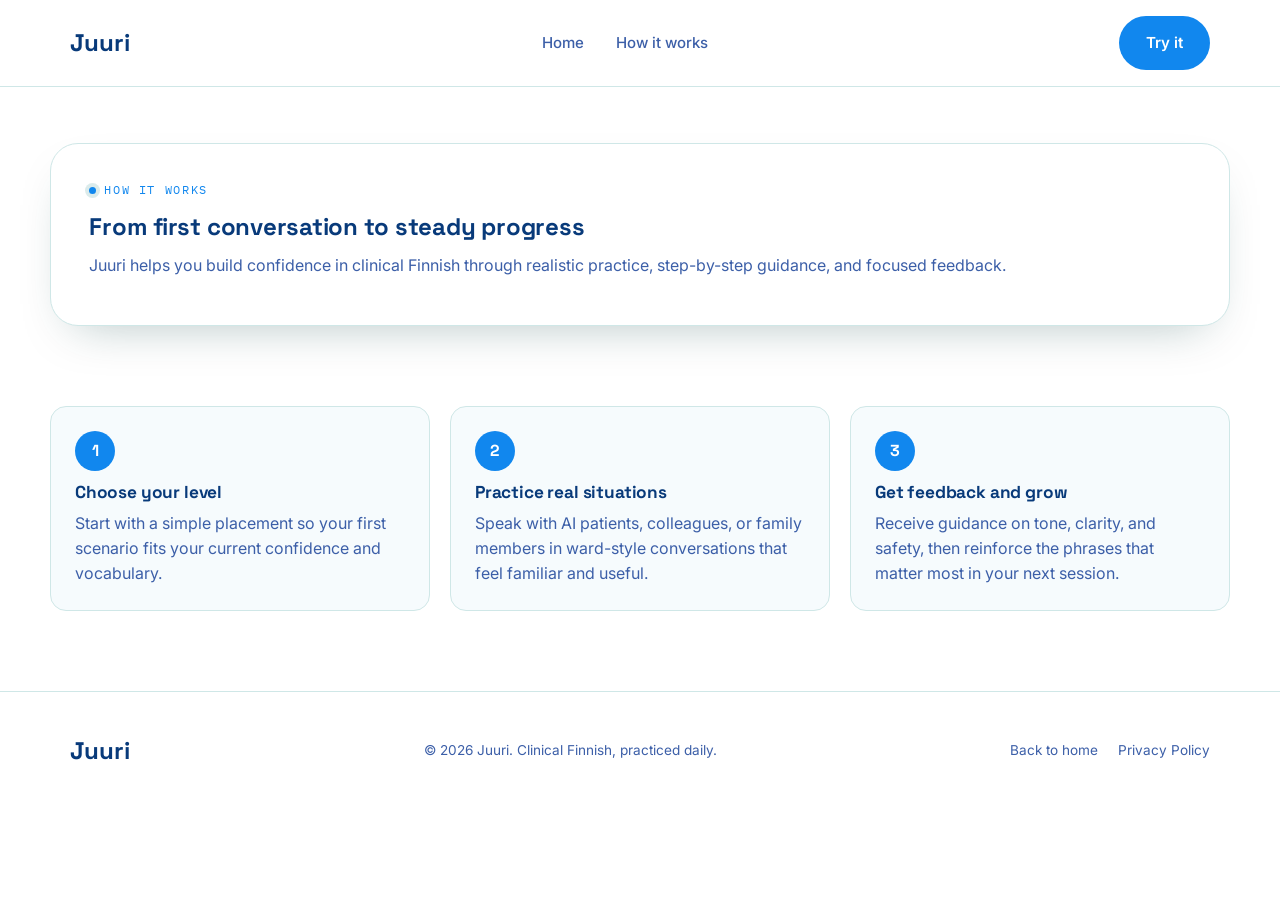
==== how-it-works.html @ f385f3e2 "hello" ====
<!DOCTYPE html>
<html lang="en">
<head>
  <meta charset="UTF-8">
  <meta name="viewport" content="width=device-width, initial-scale=1.0">
  <title>How it works — Juuri</title>
  <link rel="preconnect" href="https://fonts.googleapis.com">
  <link href="https://fonts.googleapis.com/css2?family=Space+Grotesk:wght@500;600;700&family=Inter:wght@400;500;600;700&family=IBM+Plex+Mono:wght@500;600&display=swap" rel="stylesheet">
  <link rel="stylesheet" href="styles.css">
</head>
<body>
  <a href="#main" class="skip-link">Skip to content</a>

  <header>
    <nav class="nav container">
      <a href="index.html" class="logo">Juuri</a>
      <div class="nav-links">
        <a href="index.html#features">Home</a>
        <a href="how-it-works.html">How it works</a>
      </div>
      <a href="index.html#contact" class="btn btn-primary nav-cta">Try it</a>
    </nav>
  </header>

  <main id="main">
    <section class="page-hero container">
      <div class="page-card">
        <span class="eyebrow">How it works</span>
        <h1>From first conversation to steady progress</h1>
        <p>Juuri helps you build confidence in clinical Finnish through realistic practice, step-by-step guidance, and focused feedback.</p>
      </div>
    </section>

    <section class="page-section container">
      <div class="page-grid">
        <article class="page-step">
          <div class="step-number">1</div>
          <h3>Choose your level</h3>
          <p>Start with a simple placement so your first scenario fits your current confidence and vocabulary.</p>
        </article>
        <article class="page-step">
          <div class="step-number">2</div>
          <h3>Practice real situations</h3>
          <p>Speak with AI patients, colleagues, or family members in ward-style conversations that feel familiar and useful.</p>
        </article>
        <article class="page-step">
          <div class="step-number">3</div>
          <h3>Get feedback and grow</h3>
          <p>Receive guidance on tone, clarity, and safety, then reinforce the phrases that matter most in your next session.</p>
        </article>
      </div>
    </section>
  </main>

  <footer>
    <div class="container footer-row">
      <div class="logo" style="font-size:1.5rem;">Juuri</div>
      <span>© 2026 Juuri. Clinical Finnish, practiced daily.</span>
      <div class="footer-links">
        <a href="index.html">Back to home</a>
        <a href="privacy.html">Privacy Policy</a>
      </div>
    </div>
  </footer>

  <script src="script.js"></script>
</body>
</html>
---- styles.css ----
/* ============ TOKENS ============ */
:root{
  --white:#ffffff;
  --pale:#f6fbfd;
  --bg-blue:#e7f4fa;
  --bg-blue-deep:#d8edf5;
  --line:#cfe7e7;
  --teal:#1187EE;
  --teal-dark:#0A5FCC;
  --teal-deepest:#083A7A;
  --ink:#0B2F66;
  --ink-soft:#3C5FA8;
  --pulse:#e8a33d; /* single sparing highlight, used only in EKG dot */
  --radius-sm:10px;
  --radius-md:16px;
  --radius-lg:28px;
  --shadow:0 20px 50px -25px rgba(10,60,60,.35);
  --display:'Space Grotesk',sans-serif;
  --body:'Inter',sans-serif;
  --mono:'IBM Plex Mono',monospace;
  --maxw:1180px;
}

*{box-sizing:border-box;}
html{scroll-behavior:smooth;}
@media (prefers-reduced-motion: reduce){
  html{scroll-behavior:auto;}
  *{animation-duration:.001ms !important; animation-iteration-count:1 !important; transition-duration:.001ms !important;}
}
body{
  margin:0;
  font-family:var(--body);
  color:var(--ink);
  background:var(--white);
  -webkit-font-smoothing:antialiased;
  line-height:1.55;
}
h1,h2,h3,h4{
  font-family:var(--display);
  color:var(--teal-deepest);
  margin:0 0 .5em;
  line-height:1.15;
  letter-spacing:-.01em;
}

p{margin:0 0 1em;color:var(--ink-soft);}
a{color:inherit;}
img,svg{max-width:100%;display:block;}
.container{max-width:var(--maxw); margin:0 auto; padding:0 20px;}
.eyebrow{
  font-family:var(--mono);
  font-size:.72rem;
  letter-spacing:.14em;
  text-transform:uppercase;
  color:var(--teal);
  display:inline-flex;
  align-items:center;
  gap:8px;
  margin-bottom:14px;
}
.eyebrow::before{
  content:"";
  width:7px;height:7px;border-radius:50%;
  background:var(--teal);
  box-shadow:0 0 0 4px rgba(14,124,122,.15);
}
.btn{
  display:inline-flex;
  align-items:center;
  justify-content:center;
  gap:8px;
  padding:14px 26px;
  border-radius:999px;
  font-family:var(--body);
  font-weight:600;
  font-size:.95rem;
  text-decoration:none;
  border:1.5px solid transparent;
  cursor:pointer;
  transition:transform .18s ease, box-shadow .18s ease, background .18s ease, color .18s ease;
}
.btn-primary{background:var(--teal); color:var(--white);}
.btn-primary:hover{background:var(--teal-dark); transform:translateY(-2px); box-shadow:0 12px 24px -10px rgba(10,92,91,.55);}
.btn-ghost{background:transparent; color:var(--teal-dark); border-color:var(--line); }
.btn-ghost:hover{background:var(--bg-blue); transform:translateY(-2px);}
.btn-row{display:flex; flex-wrap:wrap; gap:14px;}

section{padding:88px 0;}
.section-head{max-width:640px; margin-bottom:52px;}
.section-head.center{margin-left:auto; margin-right:auto; text-align:center;}
.policy-page{padding:56px 0 80px;}
.policy-card{background:var(--white); border:1px solid var(--line); border-radius:var(--radius-lg); padding:32px clamp(20px,3vw,40px); box-shadow:var(--shadow);}
.policy-intro{max-width:720px; margin-bottom:24px;}
.policy-content h2{font-size:1.3rem; margin-top:24px; margin-bottom:10px;}
.policy-content h3{font-size:1.02rem; margin-top:18px; margin-bottom:8px;}
.policy-content ul{padding-left:20px; color:var(--ink-soft); margin:0 0 1em;}
.policy-content a{color:var(--teal-dark); text-decoration:none;}

.page-section{padding:56px 0 80px;}
.page-hero{padding:56px 0 24px;}
.page-card{background:var(--white); border:1px solid var(--line); border-radius:var(--radius-lg); padding:32px clamp(20px,3vw,40px); box-shadow:var(--shadow);}
.page-grid{display:grid; gap:20px; grid-template-columns:1fr;}
.page-step{background:var(--pale); border:1px solid var(--line); border-radius:var(--radius-md); padding:24px;}
.page-step h3{margin-bottom:8px; font-size:1.08rem;}
.page-step p{margin-bottom:0;}
.page-step .step-number{display:inline-flex; align-items:center; justify-content:center; width:40px; height:40px; border-radius:50%; background:var(--teal); color:var(--white); font-family:var(--display); font-weight:700; margin-bottom:12px;}
@media (min-width:760px){.page-grid{grid-template-columns:repeat(3, 1fr);}}

/* ============ how it works ============ */
.section-head h2{font-size:clamp(1.6rem, 2.8vw, 2.2rem);}
.section-head p{max-width:60ch;}
/* ============ end ============ */


  /* HOW IT WORKS */
  .how-track{display:grid; grid-template-columns:repeat(3,1fr); gap:0;}
  .how-step{padding:0 28px 0 0;}
  .how-step:not(:last-child){border-right:1px solid var(--line); margin-right:28px;}
  .step-index{
    display:inline-flex; align-items:center; justify-content:center;
    width:44px; height:44px; border-radius:50%;
    background:var(--teal); color:var(--white);
    font-family:var(--display); font-weight:700; font-size:.9rem;
  }
  .how-step h3{font-size:1.15rem; margin-top:16px;}
  .how-step p{color:var(--ink-soft); font-size:.95rem; margin-top:10px;}
  @media (max-width:860px){
    .how-track{grid-template-columns:1fr; gap:32px;}
    .how-step:not(:last-child){border-right:none; margin-right:0; padding-bottom:28px; border-bottom:1px solid var(--line);}
  }

/* divider: EKG-style hairline instead of a plain rule */
.ekg-divider{width:100%; height:26px; opacity:.55;}

/* ============ REVEAL ANIMATION ============ */
.reveal{opacity:0; transform:translateY(22px); transition:opacity .7s ease, transform .7s ease;}
.reveal.is-visible{opacity:1; transform:translateY(0);}

/* ============ NAV ============ */
header{
  position:sticky; top:0; z-index:50;
  background:rgba(255,255,255,.86);
  backdrop-filter:blur(10px);
  border-bottom:1px solid var(--line);
}
.nav{display:flex; align-items:center; justify-content:space-between; padding:16px 20px;}
.logo{display:flex; align-items:center; gap:10px; font-family:var(--display); font-weight:700; font-size:1.5rem; color:var(--teal-deepest); text-decoration:none;}
.logo-mark{width:30px;height:30px;flex-shrink:0;}
.nav-links{display:none; gap:32px; font-weight:500; font-size:.94rem;}
.nav-links a{text-decoration:none; color:var(--ink-soft); transition:color .15s;}
.nav-links a:hover{color:var(--teal-dark);}
.nav-cta{display:none;}
.nav-toggle{display:flex; background:none; border:none; cursor:pointer; padding:8px;}
.nav-toggle svg{width:24px;height:24px;}
.mobile-menu{
  display:none;
  flex-direction:column;
  gap:2px;
  padding:8px 20px 20px;
  border-top:1px solid var(--line);
  background:var(--white);
}
.mobile-menu.open{display:flex;}
.mobile-menu a{padding:12px 4px; text-decoration:none; color:var(--ink-soft); font-weight:500; border-bottom:1px solid var(--pale);}
.mobile-menu .btn{margin-top:12px;}

@media (min-width:900px){
  .nav-links{display:flex;}
  .nav-cta{display:inline-flex;}
  .nav-toggle{display:none;}
}

/* ============ HERO ============ */
.hero{
  padding:72px 0 56px;
  background:
    radial-gradient(1100px 500px at 85% -10%, var(--bg-blue-deep), transparent 60%),
    linear-gradient(180deg, var(--white), var(--pale));
  overflow:hidden;
}
.hero-grid {
  display:grid;
  grid-template-columns:1.1fr .9fr;
  gap:40px;
  align-items:center;
}
.hero-title{margin-bottom:16px;}

.hero h1{font-size:clamp(2.1rem, 4.6vw, 3.2rem); max-width:15ch;}
.hero .lede{font-size:1.08rem; max-width:46ch;}
.hero-cta-wrap, .hero-ctas{margin-top:32px;}
.hero-meta{display:flex; gap:24px; margin-top:34px; flex-wrap:wrap;}
.hero-meta div{font-family:var(--mono); font-size:.78rem; color:var(--ink-soft);}
.hero-meta strong{display:block; font-family:var(--display); font-size:1.4rem; color:var(--teal-deepest);}

.hero-image{position:relative; width:100%; max-width:640px; margin:0 auto;}

.hero-visual{position:relative; display:flex; justify-content:center;}
.ekg-strip{
  position:absolute; top:-18px; left:0; width:100%; height:60px; opacity:.9;
}
.phone-stack{position:relative; width:100%; max-width:320px;}
.phone{
  position:relative;
  border-radius:34px;
  background:var(--white);
  box-shadow:var(--shadow);
  border:1px solid var(--line);
  overflow:hidden;
}
.phone-front{width:72%; margin:0 auto;}
.phone-behind{
  position:absolute; top:28px; right:-5%; width:44%;
  opacity:.9; transform:rotate(6deg);
  z-index:-1;
}

@media (max-width:900px){
  .hero-grid{grid-template-columns:1fr;}
  .phone-stack{max-width:280px; margin:0 auto;}
}

/* ============ FEATURES ============ */
.features-grid{
  display:grid;
  grid-template-columns:1fr;
  gap:20px;
}
.feature-card{
  background:var(--white);
  border:1px solid var(--line);
  border-radius:var(--radius-md);
  padding:30px 26px;
  transition:transform .25s ease, box-shadow .25s ease, border-color .25s ease;
}
.feature-card:hover{transform:translateY(-6px); box-shadow:var(--shadow); border-color:transparent;}
.feature-icon{
  width:48px; height:48px; border-radius:12px;
  background:var(--bg-blue);
  display:flex; align-items:center; justify-content:center;
  margin-bottom:18px;
}
.feature-icon svg{width:24px;height:24px; stroke:var(--teal-dark);}
.feature-card h3{font-size:1.1rem; margin-bottom:8px;}
.feature-card p{font-size:.94rem; margin-bottom:0;}
.feature-tag{
  font-family:var(--mono); font-size:.68rem; letter-spacing:.08em;
  color:var(--teal); text-transform:uppercase; margin-top:14px; display:block;
}

@media (min-width:700px){
  .features-grid{grid-template-columns:1fr 1fr;}
}

/* ============ HOW IT WORKS ============ */
.steps{
  display:grid;
  grid-template-columns:repeat(3, minmax(0, 1fr));
  gap:0;
  position:relative;
}
.step{
  padding:0 28px 0 0;
  min-height:100%;
}
.step:not(:last-child){
  border-right:1px solid var(--line);
  margin-right:28px;
}
.step-index{
  display:inline-flex;
  align-items:center;
  justify-content:center;
  width:44px;
  height:44px;
  border-radius:50%;
  background:var(--teal);
  color:var(--white);
  font-family:var(--display);
  font-weight:700;
  font-size:.9rem;
}
.step-body h3{font-size:1.15rem; margin-top:16px;}
.step-body p{margin:10px 0 0; max-width:56ch; color:var(--ink-soft); font-size:.95rem;}
.step-visual{
  margin-top:16px;
  border-radius:var(--radius-sm);
  border:1px solid var(--line);
  background:var(--white);
  padding:14px 16px;
  font-family:var(--mono);
  font-size:.82rem;
  color:var(--teal-deepest);
}

@media (max-width:860px){
  .steps{grid-template-columns:1fr; gap:32px;}
  .step{padding:0;}
  .step:not(:last-child){border-right:none; margin-right:0; padding-bottom:28px; border-bottom:1px solid var(--line);}
}

/* ============ AUDIENCE ============ */
.audience-grid{
  display:grid; grid-template-columns:1fr; gap:20px;
}
.audience-card{
  background:linear-gradient(180deg, var(--white), var(--pale));
  border:1px solid var(--line);
  border-radius:var(--radius-md);
  padding:28px;
  position:relative;
}
.audience-card .chart-tab{
  position:absolute; top:0; left:28px; transform:translateY(-50%);
  background:var(--teal); color:var(--white);
  font-family:var(--mono); font-size:.68rem; letter-spacing:.06em;
  padding:5px 12px; border-radius:999px;
}
.audience-card h3{font-size:1.08rem; margin-top:10px;}
@media (min-width:760px){
  .audience-grid{grid-template-columns:repeat(3,1fr);}
}

/* ============ TESTIMONIALS ============ */
.testi-grid{display:grid; grid-template-columns:1fr; gap:18px;}
.testi-card{
  background:var(--white);
  border:1px solid var(--line);
  border-left:4px solid var(--teal);
  border-radius:var(--radius-sm);
  padding:24px 24px 20px;
}
.testi-quote{font-size:1.02rem; color:var(--ink); font-style:normal;}
.testi-name{font-family:var(--mono); font-size:.78rem; color:var(--teal-dark); display:block; margin-top:14px;}
@media (min-width:760px){
  .testi-grid{grid-template-columns:repeat(3,1fr);}
}

/* ============ CONTACT ============ */
.contact-wrap{
  background:var(--teal-deepest);
  border-radius:var(--radius-lg);
  padding:48px 26px;
  color:var(--white);
  position:relative;
  overflow:hidden;
}
.contact-wrap::before{
  content:"";
  position:absolute; inset:0;
  background:radial-gradient(700px 260px at 90% 0%, rgba(232,163,61,.06), transparent 60%);
  pointer-events:none;
}
.contact-grid{display:grid; grid-template-columns:1fr; gap:36px; position:relative;}
.contact-wrap h2{color:var(--white);}
.contact-wrap p{color:#bfe0dd;}
.field{margin-bottom:16px;}
.field label{
  display:block; font-family:var(--mono); font-size:.72rem; letter-spacing:.06em;
  text-transform:uppercase; color:#9fd2ce; margin-bottom:6px;
}
.field input, .field textarea{
  width:100%; padding:13px 14px; border-radius:10px;
  border:1px solid rgba(255,255,255,.18);
  background:rgba(255,255,255,.06);
  color:var(--white);
  font-family:var(--body); font-size:.95rem;
}
.field input::placeholder, .field textarea::placeholder{color:#7fb8b4;}
.field input:focus, .field textarea:focus{
  outline:2px solid var(--pulse); outline-offset:1px;
  background:rgba(255,255,255,.1);
}
.field textarea{resize:vertical; min-height:110px;}
.form-note{font-size:.82rem; color:#8fc4c0; margin-top:14px;}
.form-success{
  display:none; align-items:center; gap:10px;
  background:rgba(255,255,255,.08); border:1px solid rgba(255,255,255,.2);
  padding:14px 16px; border-radius:10px; font-size:.9rem; margin-top:14px;
}
.form-success.show{display:flex;}

@media (min-width:800px){
  .contact-grid{grid-template-columns:1fr 1.1fr;}
}

/* ============ FOOTER ============ */
footer{
  padding:40px 0 60px;
  border-top:1px solid var(--line);
}
.footer-row{
  display:flex; flex-direction:column; gap:18px;
  font-size:.85rem; color:var(--ink-soft);
}
@media (min-width:700px){
  .footer-row{flex-direction:row; justify-content:space-between; align-items:center;}
}
.footer-links{display:flex; gap:20px; flex-wrap:wrap;}
.footer-links a{text-decoration:none; color:var(--ink-soft);}
.footer-links a:hover{color:var(--teal-dark);}

/* ============ MISC ============ */
.pill{
  display:inline-block; background:var(--bg-blue); color:var(--teal-dark);
  font-family:var(--mono); font-size:.7rem; padding:4px 10px; border-radius:999px; margin-bottom:10px;
}
.skip-link{
  position:absolute; left:-999px; top:0; background:var(--teal); color:#fff; padding:10px 16px; z-index:100;
}
.skip-link:focus{left:12px; top:12px;}
:focus-visible{outline:2px solid var(--teal); outline-offset:2px;}
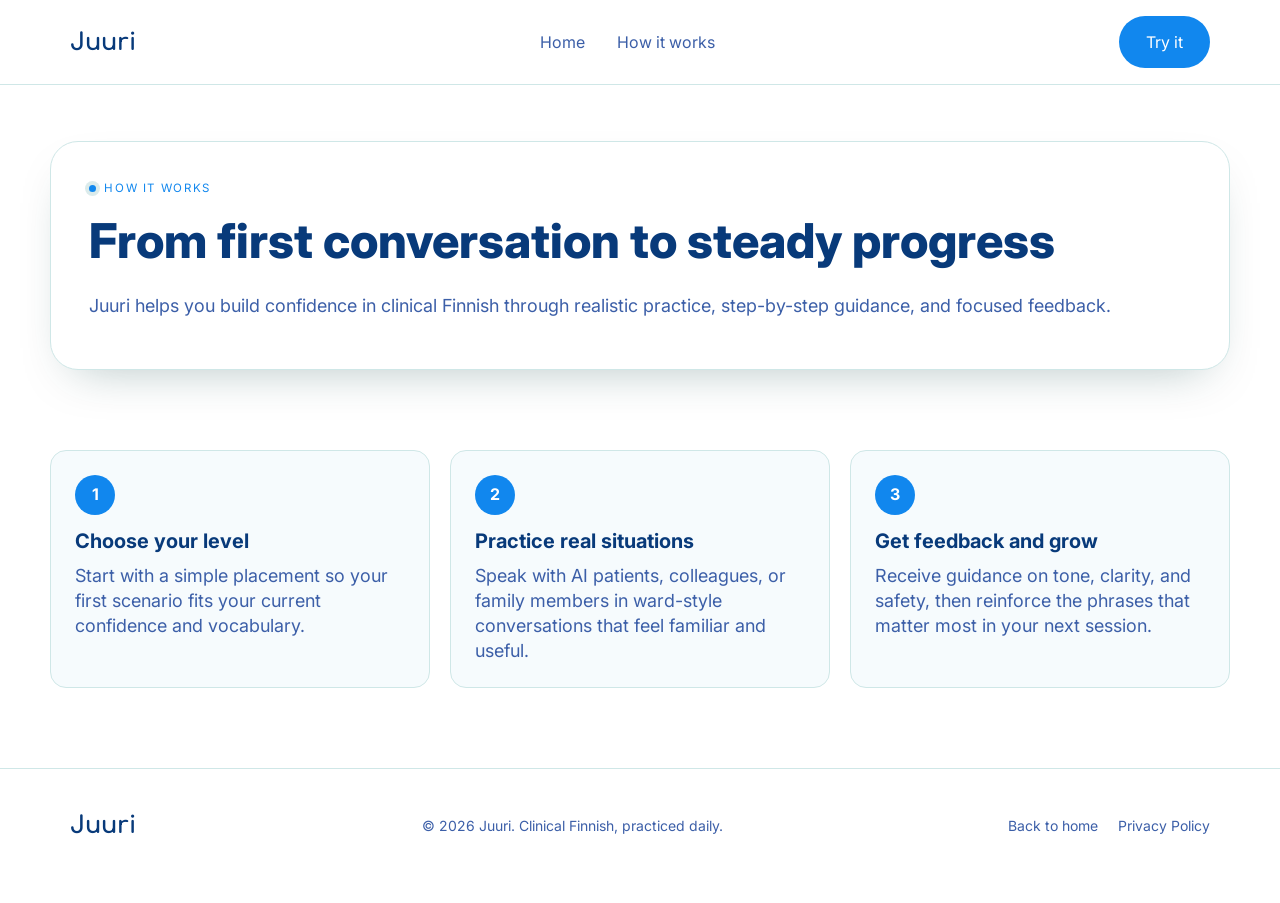
==== commit e4689b2a: "let's hope it's done" ====
--- a/how-it-works.html
+++ b/how-it-works.html
@@ -5,7 +5,7 @@
   <meta name="viewport" content="width=device-width, initial-scale=1.0">
   <title>How it works — Juuri</title>
   <link rel="preconnect" href="https://fonts.googleapis.com">
-  <link href="https://fonts.googleapis.com/css2?family=Space+Grotesk:wght@500;600;700&family=Inter:wght@400;500;600;700&family=IBM+Plex+Mono:wght@500;600&display=swap" rel="stylesheet">
+  <link href="https://fonts.googleapis.com/css2?family=Comfortaa:wght@700&family=Inter:wght@300;400;600;700;800&display=swap" rel="stylesheet">
   <link rel="stylesheet" href="styles.css">
 </head>
 <body>
--- a/styles.css
+++ b/styles.css
@@ -9,20 +9,27 @@
   --teal-dark:#0A5FCC;
   --teal-deepest:#083A7A;
   --ink:#0B2F66;
+  --ink-dark:#000A18;
   --ink-soft:#3C5FA8;
   --pulse:#e8a33d; /* single sparing highlight, used only in EKG dot */
+  --bg-page:#e9f4fc;
+  --navy-deep:#0a1e3f;
+  --accent-light:#8fd3ff;
+  --stroke-navy:#0B428A;
   --radius-sm:10px;
   --radius-md:16px;
   --radius-lg:28px;
+  --radius-xl:36px;
   --shadow:0 20px 50px -25px rgba(10,60,60,.35);
-  --display:'Space Grotesk',sans-serif;
+  --display:'Comfortaa',cursive;
   --body:'Inter',sans-serif;
-  --mono:'IBM Plex Mono',monospace;
+  --mono:'Inter',sans-serif;
   --maxw:1180px;
+  --header-offset:96px;
 }
 
 *{box-sizing:border-box;}
-html{scroll-behavior:smooth;}
+html{scroll-behavior:smooth; scroll-padding-top:var(--header-offset);}
 @media (prefers-reduced-motion: reduce){
   html{scroll-behavior:auto;}
   *{animation-duration:.001ms !important; animation-iteration-count:1 !important; transition-duration:.001ms !important;}
@@ -36,14 +43,21 @@
   line-height:1.55;
 }
 h1,h2,h3,h4{
-  font-family:var(--display);
-  color:var(--teal-deepest);
+  font-family:var(--body);
   margin:0 0 .5em;
-  line-height:1.15;
-  letter-spacing:-.01em;
-}
-
-p{margin:0 0 1em;color:var(--ink-soft);}
+}
+/* ---- type scale (per design system: Comfortaa = logo only, Inter = everything else) ---- */
+h1{font-size:32px; font-weight:800; line-height:1.4; color:var(--teal-deepest);} /* hero heading */
+h2{font-size:28px; font-weight:800; line-height:1.4; color:var(--stroke-navy);} /* main section heading */
+h3,h4{font-size:18px; font-weight:700; line-height:1.4; color:var(--teal-deepest);} /* subsection heading */
+@media (min-width:900px){
+  h1{font-size:48px; line-height:1.2;}
+  h2{font-size:40px; line-height:1.2;}
+  h3,h4{font-size:20px; line-height:1.4;}
+}
+
+p{margin:0 0 1em; color:var(--ink-soft); font-size:16px; font-weight:400; line-height:1.4;}
+@media (min-width:900px){p{font-size:18px;}}
 a{color:inherit;}
 img,svg{max-width:100%;display:block;}
 .container{max-width:var(--maxw); margin:0 auto; padding:0 20px;}
@@ -72,8 +86,9 @@
   padding:14px 26px;
   border-radius:999px;
   font-family:var(--body);
-  font-weight:600;
-  font-size:.95rem;
+  font-weight:400;
+  font-size:14px;
+  line-height:1.4;
   text-decoration:none;
   border:1.5px solid transparent;
   cursor:pointer;
@@ -101,13 +116,12 @@
 .page-card{background:var(--white); border:1px solid var(--line); border-radius:var(--radius-lg); padding:32px clamp(20px,3vw,40px); box-shadow:var(--shadow);}
 .page-grid{display:grid; gap:20px; grid-template-columns:1fr;}
 .page-step{background:var(--pale); border:1px solid var(--line); border-radius:var(--radius-md); padding:24px;}
-.page-step h3{margin-bottom:8px; font-size:1.08rem;}
+.page-step h3{margin-bottom:8px;}
 .page-step p{margin-bottom:0;}
-.page-step .step-number{display:inline-flex; align-items:center; justify-content:center; width:40px; height:40px; border-radius:50%; background:var(--teal); color:var(--white); font-family:var(--display); font-weight:700; margin-bottom:12px;}
+.page-step .step-number{display:inline-flex; align-items:center; justify-content:center; width:40px; height:40px; border-radius:50%; background:var(--teal); color:var(--white); font-family:var(--body); font-weight:700; margin-bottom:12px;}
 @media (min-width:760px){.page-grid{grid-template-columns:repeat(3, 1fr);}}
 
 /* ============ how it works ============ */
-.section-head h2{font-size:clamp(1.6rem, 2.8vw, 2.2rem);}
 .section-head p{max-width:60ch;}
 /* ============ end ============ */
 
@@ -146,7 +160,7 @@
 .nav{display:flex; align-items:center; justify-content:space-between; padding:16px 20px;}
 .logo{display:flex; align-items:center; gap:10px; font-family:var(--display); font-weight:700; font-size:1.5rem; color:var(--teal-deepest); text-decoration:none;}
 .logo-mark{width:30px;height:30px;flex-shrink:0;}
-.nav-links{display:none; gap:32px; font-weight:500; font-size:.94rem;}
+.nav-links{display:none; gap:32px; font-family:var(--body); font-weight:400; font-size:14px; line-height:1.4;}
 .nav-links a{text-decoration:none; color:var(--ink-soft); transition:color .15s;}
 .nav-links a:hover{color:var(--teal-dark);}
 .nav-cta{display:none;}
@@ -165,9 +179,11 @@
 .mobile-menu .btn{margin-top:12px;}
 
 @media (min-width:900px){
-  .nav-links{display:flex;}
+  .nav-links{display:flex; font-size:16px;}
   .nav-cta{display:inline-flex;}
   .nav-toggle{display:none;}
+  .btn{font-size:16px;}
+  .footer-row{font-size:16px;}
 }
 
 /* ============ HERO ============ */
@@ -391,7 +407,7 @@
 }
 .footer-row{
   display:flex; flex-direction:column; gap:18px;
-  font-size:.85rem; color:var(--ink-soft);
+  font-family:var(--body); font-size:14px; font-weight:400; line-height:1.4; color:var(--ink-soft);
 }
 @media (min-width:700px){
   .footer-row{flex-direction:row; justify-content:space-between; align-items:center;}
@@ -410,3 +426,158 @@
 }
 .skip-link:focus{left:12px; top:12px;}
 :focus-visible{outline:2px solid var(--teal); outline-offset:2px;}
+
+/* ================================================================
+   HOME PAGE (Juuri redesign)
+   ================================================================ */
+body.home{background:var(--bg-page);}
+.home main{overflow-x:hidden;}
+
+.btn-outline{background:transparent; color:var(--teal-dark); border-color:var(--teal);}
+.btn-outline:hover{background:rgba(17,135,238,.08); transform:translateY(-2px);}
+.btn-white{background:#ffffff; color:var(--teal-dark); border-color:#ffffff;}
+.btn-white:hover{background:#eaf4fc; transform:translateY(-2px);}
+
+/* ---------- home header / nav ---------- */
+.home-header{position:sticky; top:0; z-index:50; background:transparent; border-bottom:none; backdrop-filter:none; padding:14px 20px 0; box-sizing:border-box;}
+@media (min-width:900px){.home-header{padding-left:80px; padding-right:80px;}}
+.home-nav{
+  background:var(--teal);
+  border-radius:999px;
+  padding:10px 18px;
+  box-shadow:0 14px 30px -18px rgba(10,60,120,.45);
+}
+.home-logo{color:#ffffff; text-transform:lowercase; font-size:1.3rem;}
+.home-nav-links a{color:rgba(255,255,255,.9);}
+.home-nav-links a:hover{color:#ffffff;}
+.home-nav .nav-toggle svg{stroke:#ffffff;}
+.home-mobile-menu{
+  margin-top:8px; background:var(--teal); border:none; border-radius:20px; padding:10px 18px 16px;
+}
+.home-mobile-menu a{color:rgba(255,255,255,.9); border-bottom:1px solid rgba(255,255,255,.15);}
+.home-mobile-menu .btn{margin-top:12px;}
+
+/* ---------- hero ---------- */
+.home-hero{padding:56px 0 40px; text-align:center;}
+.home-hero-inner{max-width:760px;}
+.home-hero-sub{max-width:44ch; margin:0 auto 28px;}
+.home-hero-ctas{justify-content:center; margin-top:0; margin-bottom:40px;}
+.home-hero-image-wrap{width:100%; padding:0 20px; margin-bottom:104px; box-sizing:border-box;}
+.home-hero-image{
+  border-radius:var(--radius-xl);
+  overflow:hidden;
+}
+.home-hero-image img{width:100%; height:clamp(220px, 46vw, 560px); object-fit:cover;}
+.home-hero-copy{max-width:64ch; margin:0 auto; padding:0 20px; font-size:24px; font-weight:300; line-height:1.4; color:var(--ink-dark);}
+@media (min-width:900px){
+  .home-hero-image-wrap{padding:0 80px;}
+  .home-hero-copy{padding:0 40px;}
+}
+@media (min-width:900px){.home-hero-copy{font-size:32px;}}
+
+/* ---------- moments that matter ---------- */
+.home-moments{padding-top:24px;}
+.section-head.center h2{color:var(--ink);}
+.moments-track{
+  display:flex; gap:20px; overflow-x:auto; scroll-snap-type:x mandatory;
+  padding-bottom:4px; -webkit-overflow-scrolling:touch; scrollbar-width:none;
+}
+.moments-track::-webkit-scrollbar{display:none;}
+.moment-card{
+  flex:0 0 100%; scroll-snap-align:start;
+  padding:20px;
+}
+.moment-image{
+  border-radius:20px; overflow:hidden; margin-bottom:18px;
+  border:1px solid var(--stroke-navy);
+  box-shadow:2px 2px 0 0 var(--stroke-navy);
+}
+.moment-image img{width:100%; height:auto; aspect-ratio:274/320; object-fit:cover;}
+.moment-card h3{margin-bottom:8px; color:var(--ink-dark)}
+.moment-card p{font-size:14px; margin-bottom:0; color:var(--ink-dark);}
+@media (min-width:900px){.moment-card p{font-size:16px;}}
+.moments-nav{display:flex; justify-content:center; gap:14px; margin-top:20px;}
+.moment-arrow{
+  width:42px; height:42px; border-radius:50%; border:1px solid var(--line);
+  background:#ffffff; color:var(--teal-dark); display:flex; align-items:center; justify-content:center;
+  cursor:pointer; transition:background .15s, transform .15s;
+}
+.moment-arrow svg{width:18px; height:18px;}
+.moment-arrow:hover{background:var(--bg-blue); transform:translateY(-2px);}
+.moment-arrow:disabled{opacity:.35; cursor:not-allowed; pointer-events:none;}
+
+@media (min-width:760px){
+  .moments-track{overflow-x:visible; scroll-snap-type:none;}
+  .moment-card{flex:1 1 0;}
+  .moments-nav{display:none;}
+}
+
+/* ---------- how it works (dark) ---------- */
+.home-steps{
+  background:var(--navy-deep);
+  border-radius:var(--radius-xl);
+  margin:0 20px; padding:56px 20px;
+  color:#ffffff;
+}
+@media (min-width:900px){
+  .home-steps{margin:0 80px;}
+}
+.section-head.light h2, .section-head.light p{color:#ffffff;}
+.section-head.light p{opacity:.75;}
+.home-steps .accent{color:var(--accent-light);}
+
+.steps-track{display:flex; flex-direction:column; gap:44px; max-width:1000px; margin:0 auto;}
+.step-col{text-align:center;}
+.step-badge{
+  display:inline-flex; align-items:center; justify-content:center;
+  width:36px; height:36px; border-radius:50%;
+  background: #94CDFF; color: var(--ink-dark);
+  font-family:var(--body); font-weight:700; font-size:.9rem;
+  margin-bottom:18px;
+}
+.step-card-image{max-width:320px; margin:0 auto;}
+.step-card-image img{width:100%; height:auto; display:block;}
+.step-caption{color:#ffffff; font-size:1.05rem; margin:20px 0 8px;}
+.step-desc{color:rgba(255,255,255,.72); font-size:14px; max-width:320px; margin:0 auto;}
+@media (min-width:900px){.step-desc{font-size:16px;}}
+
+@media (min-width:860px){
+  .steps-track{flex-direction:row; align-items:center; gap:28px;}
+  .step-col{flex:1;}
+}
+
+/* ---------- FAQ ---------- */
+.home-faq{padding:80px 0;}
+.section-head.center .accent-blue{color:var(--teal-dark); display:block;}
+.faq-list{max-width:760px; margin:0 auto; border-top:1px solid var(--line);}
+.faq-item{border-bottom:1px solid var(--line);}
+.faq-question{
+  width:100%; display:flex; align-items:center; justify-content:space-between; gap:16px;
+  background:none; border:none; text-align:left; cursor:pointer;
+  padding:20px 4px; font-family:var(--body); font-weight:700; font-size:17px; line-height:1.4; color:var(--ink);
+}
+@media (min-width:900px){.faq-question{font-size:24px;}}
+.faq-icon{position:relative; width:18px; height:18px; flex-shrink:0;}
+.faq-icon::before, .faq-icon::after{
+  content:""; position:absolute; background:var(--teal-dark);
+  border-radius:2px; transition:transform .2s ease;
+}
+.faq-icon::before{left:0; top:8px; width:18px; height:2px;}
+.faq-icon::after{left:8px; top:0; width:2px; height:18px;}
+.faq-item.is-open .faq-icon::after{transform:rotate(90deg);}
+.faq-answer{max-height:0; overflow:hidden; transition:max-height .25s ease;}
+.faq-answer p{padding:0 4px 20px; margin:0; font-size:14px;}
+@media (min-width:900px){.faq-answer p{font-size:16px;}}
+.faq-item.is-open .faq-answer{max-height:320px;}
+
+/* ---------- final CTA ---------- */
+.home-final-cta{padding:60px 0 90px; text-align:center;}
+.home-final-cta h2{max-width:32ch; margin:0 auto 28px; color:var(--ink);}
+
+/* ---------- home footer ---------- */
+.home-footer{border-top:none; padding:36px 0 48px;}
+.home-footer .logo{text-transform:lowercase; color:var(--ink);}
+
+@media (min-width:900px){
+  .home-hero{padding:64px 0 56px;}
+}
